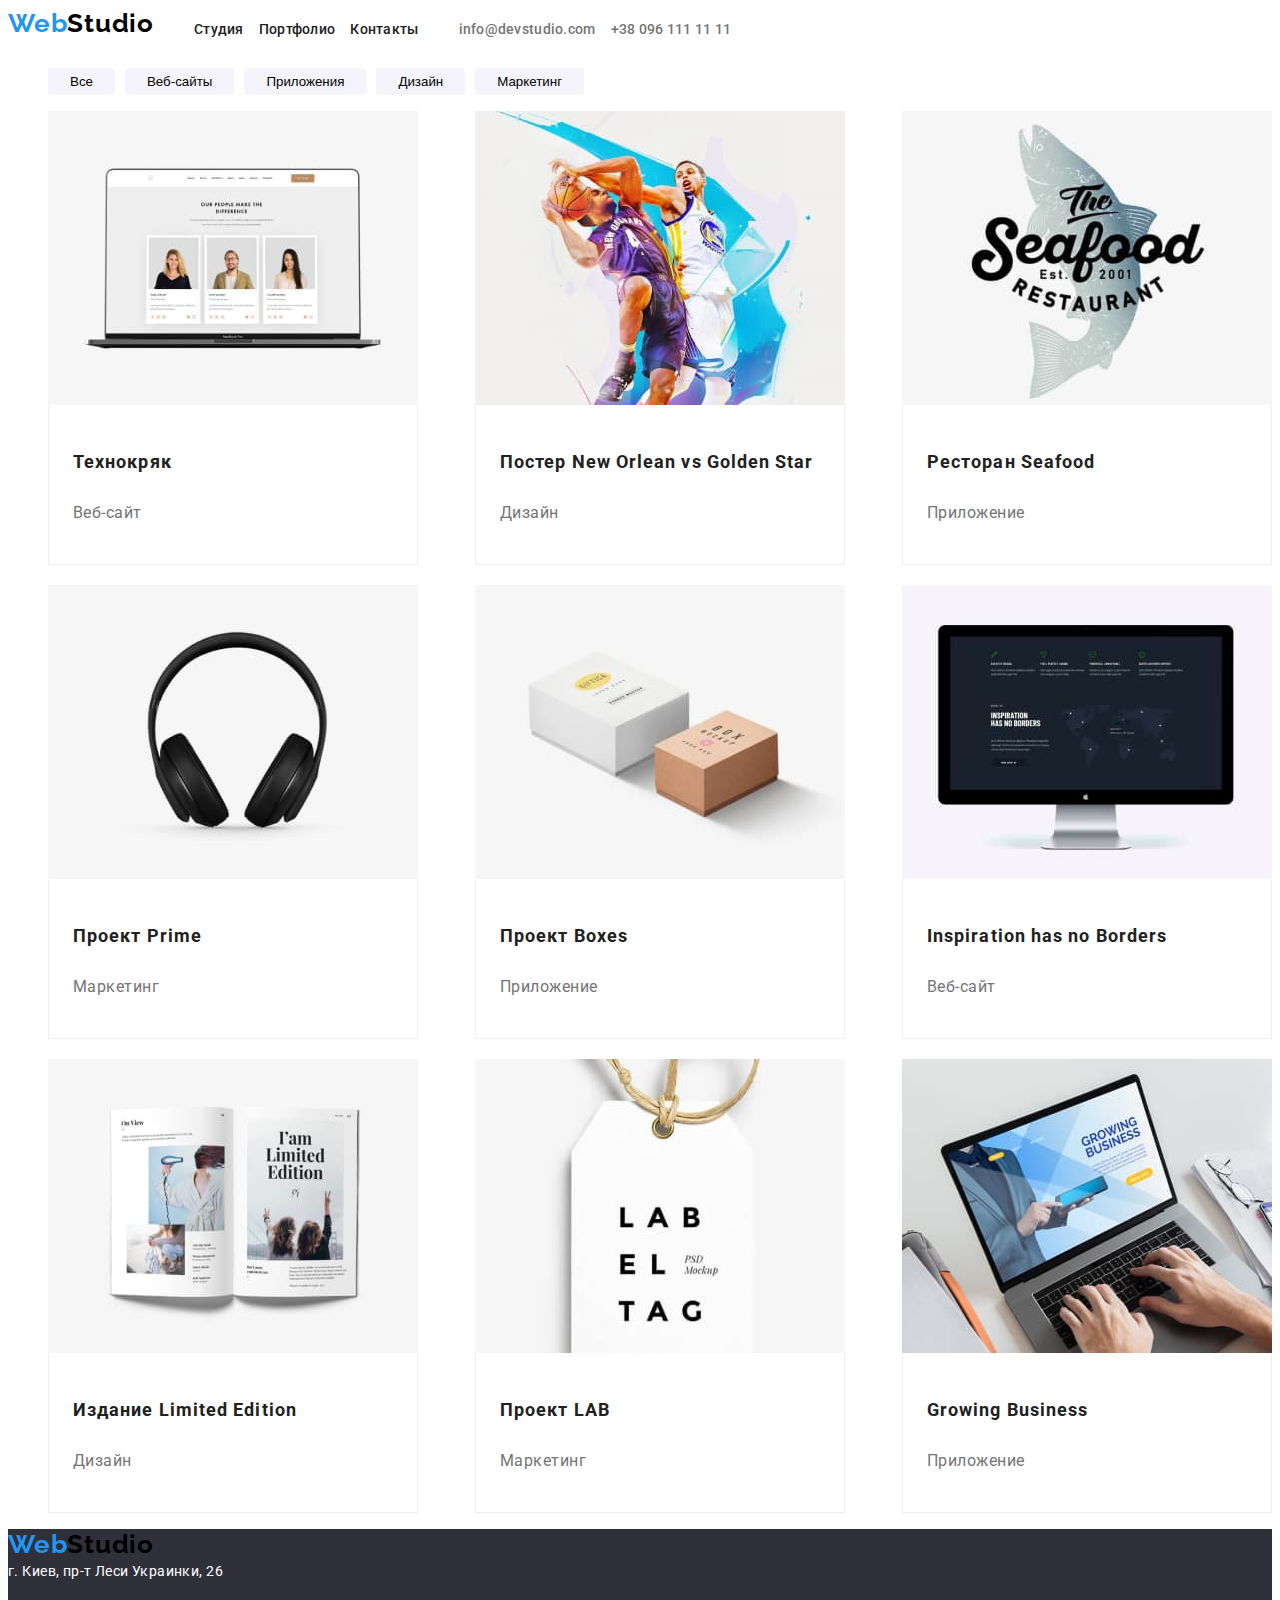
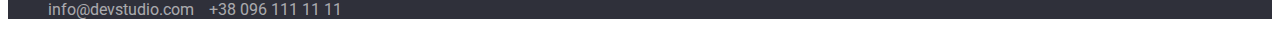
==== portfolio.html @ 36cc903c "add portfolio page and styles" ====
<!DOCTYPE html>
<html lang="ru">
  <head>
    <meta charset="UTF-8" />
    <meta name="viewport" content="width=device-width, initial-scale=1.0" />
    <meta http-equiv="X-UA-Compatible" content="ie=edge" />
    <meta name="description" content="Портфолио" />
    <meta
      name="words"
      content="портфолио, дизайн, веб-студия, html, css, javascript, react, nodejs, сайт"
    />
    <link rel="preconnect" href="https://fonts.googleapis.com" />
    <link rel="preconnect" href="https://fonts.gstatic.com" crossorigin />
    <link
      href="https://fonts.googleapis.com/css2?family=Raleway:wght@700&family=Roboto:wght@400;500;700;900&display=swap"
      rel="stylesheet"
    />
    <link href="./style.css" rel="stylesheet" />
    <title>Портфолио - WebStudio</title>
  </head>
  <body>
    <header class="header">
      <nav class="nav">
        <a class="nav__logo logo" href="./index.html">
          <span class="logo__accent">Web</span>Studio
        </a>
        <ul class="nav__page-links page-links">
          <li class="page-links__item">
            <a class="page-links__link" href="./index.html">Студия</a>
          </li>
          <li class="page-links__item">
            <a class="page-links__link" href="./portfolio.html">Портфолио</a>
          </li>
          <li class="page-links__item">
            <a class="page-links__link" href="#">Контакты</a>
          </li>
        </ul>
      </nav>
      <ul class="header__contact-links contact-links">
        <li class="contact-links__item">
          <a class="contact-links__link" href="mailto:info@devstudio.com">info@devstudio.com</a>
        </li>
        <li class="contact-links__item">
          <a class="contact-links__link" href="tel:+380961111111">+38 096 111 11 11</a>
        </li>
      </ul>
    </header>
    <main>
      <section class="portfolio">
        <h1 class="visually-hidden">Портфолио</h1>
        <ul class="portfolio__controls tab-controls">
          <li class="tab-controls__item">
            <button class="tab-controls__btn" type="button">Все</button>
          </li>
          <li class="tab-controls__item">
            <button class="tab-controls__btn" type="button">Веб-сайты</button>
          </li>
          <li class="tab-controls__item">
            <button class="tab-controls__btn" type="button">Приложения</button>
          </li>
          <li class="tab-controls__item">
            <button class="tab-controls__btn" type="button">Дизайн</button>
          </li>
          <li class="tab-controls__item">
            <button class="tab-controls__btn" type="button">Маркетинг</button>
          </li>
        </ul>
        <ul class="portfolio__list">
          <li class="portfolio__item">
            <figure class="project-card">
              <img
                class="project-card__img"
                src="./images/portfolio/img01.jpg"
                alt="Сотрудник"
                width="370"
              />
              <figcaption class="project-card__desc">
                <p class="project-card__name">Технокряк</p>
                <p class="project-card__type">Веб-сайт</p>
              </figcaption>
            </figure>
          </li>
          <li class="portfolio__item">
            <div class="project-card">
              <figure class="project-card">
                <img
                  class="project-card__img"
                  src="./images/portfolio/img02.jpg"
                  alt="Сотрудник"
                  width="370"
                />
                <figcaption class="project-card__desc">
                  <p class="project-card__name">Постер New Orlean vs Golden Star</p>
                  <p class="project-card__type">Дизайн</p>
                </figcaption>
              </figure>
            </div>
          </li>
          <li class="portfolio__item">
            <figure class="project-card">
              <img
                class="project-card__img"
                src="./images/portfolio/img03.jpg"
                alt="Сотрудник"
                width="370"
              />
              <figcaption class="project-card__desc">
                <p class="project-card__name">Ресторан Seafood</p>
                <p class="project-card__type">Приложение</p>
              </figcaption>
            </figure>
          </li>
          <li class="portfolio__item">
            <figure class="project-card">
              <img
                class="project-card__img"
                src="./images/portfolio/img04.jpg"
                alt="Сотрудник"
                width="370"
              />
              <figcaption class="project-card__desc">
                <p class="project-card__name">Проект Prime</p>
                <p class="project-card__type">Маркетинг</p>
              </figcaption>
            </figure>
          </li>
          <li class="portfolio__item">
            <figure class="project-card">
              <img
                class="project-card__img"
                src="./images/portfolio/img05.jpg"
                alt="Сотрудник"
                width="370"
              />
              <figcaption class="project-card__desc">
                <p class="project-card__name">Проект Boxes</p>
                <p class="project-card__type">Приложение</p>
              </figcaption>
            </figure>
          </li>
          <li class="portfolio__item">
            <figure class="project-card">
              <img
                class="project-card__img"
                src="./images/portfolio/img06.jpg"
                alt="Сотрудник"
                width="370"
              />
              <figcaption class="project-card__desc">
                <p class="project-card__name">Inspiration has no Borders</p>
                <p class="project-card__type">Веб-сайт</p>
              </figcaption>
            </figure>
          </li>
          <li class="portfolio__item">
            <figure class="project-card">
              <img
                class="project-card__img"
                src="./images/portfolio/img07.jpg"
                alt="Сотрудник"
                width="370"
              />
              <figcaption class="project-card__desc">
                <p class="project-card__name">Издание Limited Edition</p>
                <p class="project-card__type">Дизайн</p>
              </figcaption>
            </figure>
          </li>
          <li class="portfolio__item">
            <figure class="project-card">
              <img
                class="project-card__img"
                src="./images/portfolio/img08.jpg"
                alt="Сотрудник"
                width="370"
              />
              <figcaption class="project-card__desc">
                <p class="project-card__name">Проект LAB</p>
                <p class="project-card__type">Маркетинг</p>
              </figcaption>
            </figure>
          </li>
          <li class="portfolio__item">
            <figure class="project-card">
              <img
                class="project-card__img"
                src="./images/portfolio/img09.jpg"
                alt="Сотрудник"
                width="370"
              />
              <figcaption class="project-card__desc">
                <p class="project-card__name">Growing Business</p>
                <p class="project-card__type">Приложение</p>
              </figcaption>
            </figure>
          </li>
        </ul>
      </section>
    </main>
    <footer class="footer">
      <a class="footer__logo logo" href="./index.html"><span class="logo__accent">Web</span>Studio</a>
      <address class="footer__address">г. Киев, пр-т Леси Украинки, 26</address>
      <ul class="footer__contact-links contact-links">
        <li class="contact-links__item">
          <a class="contact-links__link" href="mailto:info@devstudio.com">info@devstudio.com</a>
        </li>
        <li class="contact-links__item">
          <a class="contact-links__link" href="tel:+380961111111">+38 096 111 11 11</a>
        </li>
      </ul>
    </footer>
  </body>
</html>
---- style.css ----
:root {
  --color-transparent: rgba(0, 0, 0, 0);
  --color-black: #000;
  --color-white: #fff;
  --color-main-text: #212121;
  --color-light-text: #757575;
  --color-light-2: #f5f4fa;
  --color-active: #2196f3;
}

body {
  font-family: "Roboto", Arial, sans-serif;
  font-weight: 400;
  color: var(--color-main-text);
}

.visually-hidden {
  position: absolute;
  width: 1px;
  height: 1px;
  margin: -1px;
  clip: rect(0 0 0 0);
}

.header {
  display: flex;
  font-weight: 500;
  font-size: 14px;
  line-height: 1.14;
  letter-spacing: 0.02em;
}

.header__contact-links {
  color: var(--color-light-text);
}

.nav {
  display: flex;
}

.logo {
  font-family: "Raleway", Arial, sans-serif;
  text-decoration: none;
  font-weight: 700;
  font-size: 26px;
  line-height: 1.19;
  letter-spacing: 0.03em;
  color: var(--color-black);
}

.logo__accent {
  color: var(--color-active);
}

.page-links {
  list-style: none;
  display: flex;
  flex-wrap: wrap;
  gap: 15px;
}

.page-links__link {
  text-decoration: none;
  color: var(--color-main-text);
}

.page-links__link:hover {
  color: var(--color-active)
}

.contact-links {
  list-style: none;
  display: flex;
  flex-wrap: wrap;
  gap: 15px;
}

.contact-links__link {
  color: inherit;
  text-decoration: none;
}

.contact-links__link:hover {
  color: var(--color-active)
}

/* homepage main */
.intro {
  display: flex;
  flex-direction: column;
  align-items: center;
  color: var(--color-white);
  background-color: #2f303a;
}

.intro__title {
  font-weight: 900;
  font-size: 44px;
  line-height: 1.36;
  text-align: center;
  letter-spacing: 0.06em;
  text-transform: uppercase;
}

.intro__btn {
  padding: 10px 32px;
  font-weight: 700;
  font-size: 16px;
  line-height: 1.88;
  letter-spacing: 0.06em;
  color: inherit;
  background-color: var(--color-active);
  border: none;
  box-shadow: 0 4px 4px rgba(0, 0, 0, 0.15);
  border-radius: 4px;
  cursor: pointer;
}

.intro__btn:hover {
  background-color: var(--color-light-2);
  color: var(--color-active);
}

.promo__list {
  list-style: none;
}

.promo-card__title {
  font-weight: 700;
  font-size: 14px;
  line-height: 1.14;
  letter-spacing: 0.03em;
  text-transform: uppercase;
}

.promo-card__desc {
  font-size: 14px;
  line-height: 1.71;
  letter-spacing: 0.03em;
  color: var(--color-light-text);
}

.we-do__title {
  font-weight: 700;
  font-size: 36px;
  line-height: 1.17;
  text-align: center;
  letter-spacing: 0.03em;
}

.we-do__list {
  list-style: none;
  display: flex;
  flex-wrap: wrap;
  gap: 30px;
}

.team {
  background-color: var(--color-light-2);
}

.team__title {
  font-weight: 700;
  font-size: 36px;
  line-height: 1.17;
  text-align: center;
  letter-spacing: 0.03em;
}

.team__list {
  list-style: none;
  display: flex;
  flex-wrap: wrap;
  gap: 30px;
}

.employee-card {
  margin: 0;
  background: var(--color-white);
  box-shadow: 0 1px 3px rgba(0, 0, 0, 0.12), 0 1px 1px rgba(0, 0, 0, 0.14), 0 2px 1px rgba(0, 0, 0, 0.2);
  border-radius: 0 0 4px 4px;
}

.employee-card__desc {
  display: flex;
  flex-direction: column;
  gap: 10px;
  padding: 30px;
  font-size: 16px;
  line-height: 1.19;
  text-align: center;
  letter-spacing: 0.03em;
}

.employee-card__name {
  margin: 0;
  font-weight: 500;
}

.employee-card__position {
  margin: 0;
  color: var(--color-light-text);
}

/* portfolio main */
.tab-controls {
  list-style: none;
  display: flex;
  column-gap: 10px;

  font-weight: 500;
  font-size: 16px;
  line-height: 1.62;
  letter-spacing: 0.03em;
}

.tab-controls__btn {
  padding: 6px 22px;
  background-color: var(--color-light-2);
  cursor: pointer;
  border: none;
  border-radius: 4px;
}

.tab-controls__btn:hover {
  color: var(--color-white);
  background-color: var(--color-active);
  box-shadow: 0 3px 1px rgba(0, 0, 0, 0.1), 0 1px 2px rgba(0, 0, 0, 0.08), 0 2px 2px rgba(0, 0, 0, 0.12);
}

.portfolio__list {
  list-style: none;
  display: flex;
  justify-content: space-between;
  flex-wrap: wrap;
  gap: 20px;
}

.project-card {
  margin: 0;
}

.project-card__img {
  display: block;
}

.project-card__desc {
  padding: 20px 24px;
  border: 1px solid #eee;
  border-top-color: var(--color-transparent);
}

.project-card__name {
  font-weight: 700;
  font-size: 18px;
  line-height: 2;
  letter-spacing: 0.06em;
  color: var(--color-main-text);
}

.project-card__type {
  font-size: 16px;
  line-height: 1.88;
  letter-spacing: 0.03em;
  color: var(--color-light-text);
}

/* footer */
.footer {
  background-color: #2f303a;
}

.footer__address {
  font-size: 14px;
  line-height: 1.71;
  font-style: normal;
  letter-spacing: 0.03em;
  color: var(--color-white);
}

.footer__contact-links {
  color: rgba(255, 255, 255, 0.6);
}
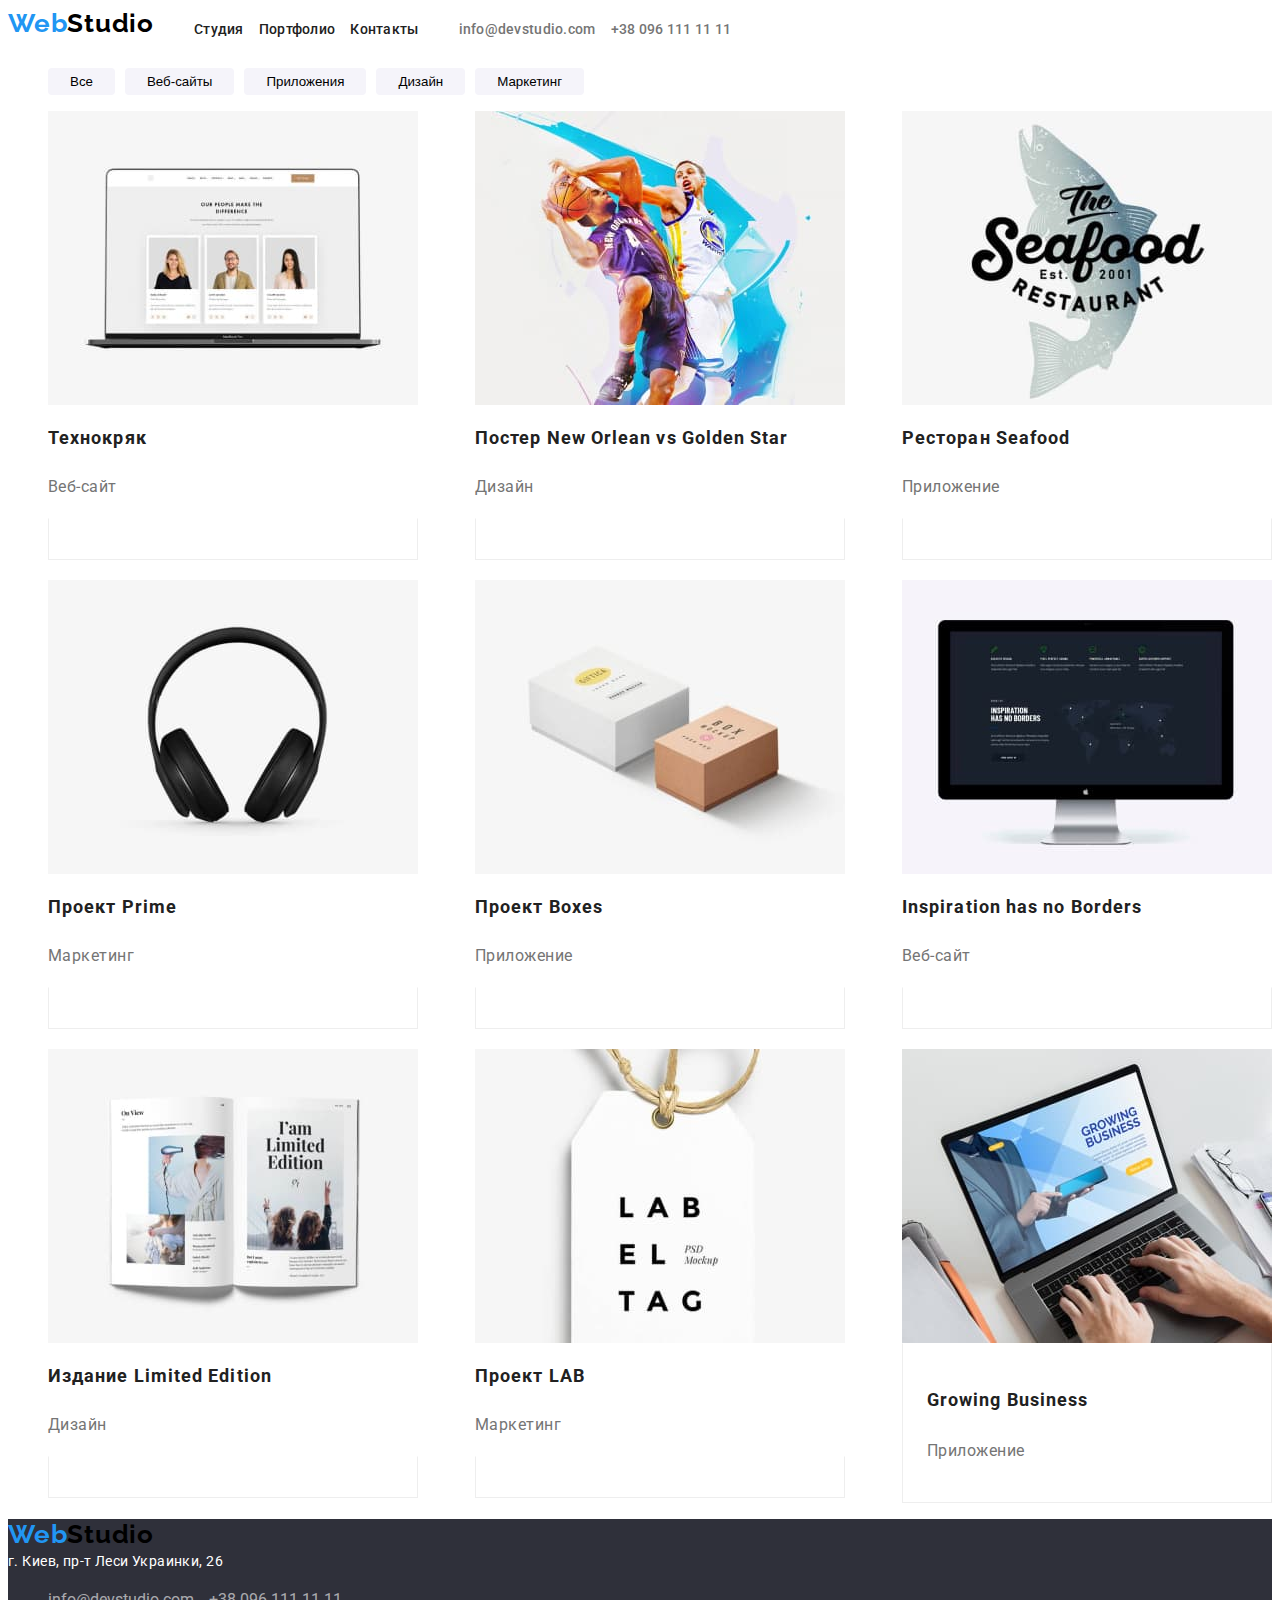
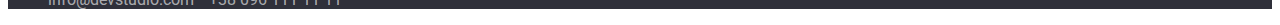
==== commit 8e5b9054: "fix before exam" ====
--- a/portfolio.html
+++ b/portfolio.html
@@ -21,9 +21,7 @@
   <body>
     <header class="header">
       <nav class="nav">
-        <a class="nav__logo logo" href="./index.html">
-          <span class="logo__accent">Web</span>Studio
-        </a>
+        <a class="nav__logo logo" href="./index.html"><span class="logo__accent">Web</span>Studio</a>
         <ul class="nav__page-links page-links">
           <li class="page-links__item">
             <a class="page-links__link" href="./index.html">Студия</a>
@@ -74,9 +72,9 @@
                 alt="Сотрудник"
                 width="370"
               />
-              <figcaption class="project-card__desc">
-                <p class="project-card__name">Технокряк</p>
-                <p class="project-card__type">Веб-сайт</p>
+              <h2 class="project-card__name">Технокряк</h2>
+              <p class="project-card__type">Веб-сайт</p>
+              <figcaption class="project-card__desc">
               </figcaption>
             </figure>
           </li>
@@ -89,9 +87,9 @@
                   alt="Сотрудник"
                   width="370"
                 />
+                <h2 class="project-card__name">Постер New Orlean vs Golden Star</h2>
+                <p class="project-card__type">Дизайн</p>
                 <figcaption class="project-card__desc">
-                  <p class="project-card__name">Постер New Orlean vs Golden Star</p>
-                  <p class="project-card__type">Дизайн</p>
                 </figcaption>
               </figure>
             </div>
@@ -104,9 +102,9 @@
                 alt="Сотрудник"
                 width="370"
               />
-              <figcaption class="project-card__desc">
-                <p class="project-card__name">Ресторан Seafood</p>
-                <p class="project-card__type">Приложение</p>
+              <h2 class="project-card__name">Ресторан Seafood</h2>
+              <p class="project-card__type">Приложение</p>
+              <figcaption class="project-card__desc">
               </figcaption>
             </figure>
           </li>
@@ -118,9 +116,9 @@
                 alt="Сотрудник"
                 width="370"
               />
-              <figcaption class="project-card__desc">
-                <p class="project-card__name">Проект Prime</p>
-                <p class="project-card__type">Маркетинг</p>
+              <h2 class="project-card__name">Проект Prime</h2>
+              <p class="project-card__type">Маркетинг</p>
+              <figcaption class="project-card__desc">
               </figcaption>
             </figure>
           </li>
@@ -132,9 +130,9 @@
                 alt="Сотрудник"
                 width="370"
               />
-              <figcaption class="project-card__desc">
-                <p class="project-card__name">Проект Boxes</p>
-                <p class="project-card__type">Приложение</p>
+              <h2 class="project-card__name">Проект Boxes</h2>
+              <p class="project-card__type">Приложение</p>
+              <figcaption class="project-card__desc">
               </figcaption>
             </figure>
           </li>
@@ -146,9 +144,9 @@
                 alt="Сотрудник"
                 width="370"
               />
-              <figcaption class="project-card__desc">
-                <p class="project-card__name">Inspiration has no Borders</p>
-                <p class="project-card__type">Веб-сайт</p>
+              <h2 class="project-card__name">Inspiration has no Borders</h2>
+              <p class="project-card__type">Веб-сайт</p>
+              <figcaption class="project-card__desc">
               </figcaption>
             </figure>
           </li>
@@ -160,9 +158,9 @@
                 alt="Сотрудник"
                 width="370"
               />
-              <figcaption class="project-card__desc">
-                <p class="project-card__name">Издание Limited Edition</p>
-                <p class="project-card__type">Дизайн</p>
+              <h2 class="project-card__name">Издание Limited Edition</h2>
+              <p class="project-card__type">Дизайн</p>
+              <figcaption class="project-card__desc">
               </figcaption>
             </figure>
           </li>
@@ -174,9 +172,9 @@
                 alt="Сотрудник"
                 width="370"
               />
-              <figcaption class="project-card__desc">
-                <p class="project-card__name">Проект LAB</p>
-                <p class="project-card__type">Маркетинг</p>
+              <h2 class="project-card__name">Проект LAB</h2>
+              <p class="project-card__type">Маркетинг</p>
+              <figcaption class="project-card__desc">
               </figcaption>
             </figure>
           </li>
--- a/style.css
+++ b/style.css
@@ -3,6 +3,7 @@
   --color-black: #000;
   --color-white: #fff;
   --color-main-text: #212121;
+  --color-dark-bg: #2f303a;
   --color-light-text: #757575;
   --color-light-2: #f5f4fa;
   --color-active: #2196f3;
@@ -64,7 +65,8 @@
   color: var(--color-main-text);
 }
 
-.page-links__link:hover {
+.page-links__link:hover,
+.page-links__link:focus {
   color: var(--color-active)
 }
 
@@ -80,7 +82,8 @@
   text-decoration: none;
 }
 
-.contact-links__link:hover {
+.contact-links__link:hover,
+.contact-links__link:focus {
   color: var(--color-active)
 }
 
@@ -90,7 +93,7 @@
   flex-direction: column;
   align-items: center;
   color: var(--color-white);
-  background-color: #2f303a;
+  background-color: var(--color-dark-bg);
 }
 
 .intro__title {
@@ -116,7 +119,8 @@
   cursor: pointer;
 }
 
-.intro__btn:hover {
+.intro__btn:hover,
+.intro__btn:focus {
   background-color: var(--color-light-2);
   color: var(--color-active);
 }
@@ -222,7 +226,8 @@
   border-radius: 4px;
 }
 
-.tab-controls__btn:hover {
+.tab-controls__btn:hover,
+.tab-controls__btn:focus {
   color: var(--color-white);
   background-color: var(--color-active);
   box-shadow: 0 3px 1px rgba(0, 0, 0, 0.1), 0 1px 2px rgba(0, 0, 0, 0.08), 0 2px 2px rgba(0, 0, 0, 0.12);
@@ -267,7 +272,7 @@
 
 /* footer */
 .footer {
-  background-color: #2f303a;
+  background-color: var(--color-dark-bg);
 }
 
 .footer__address {
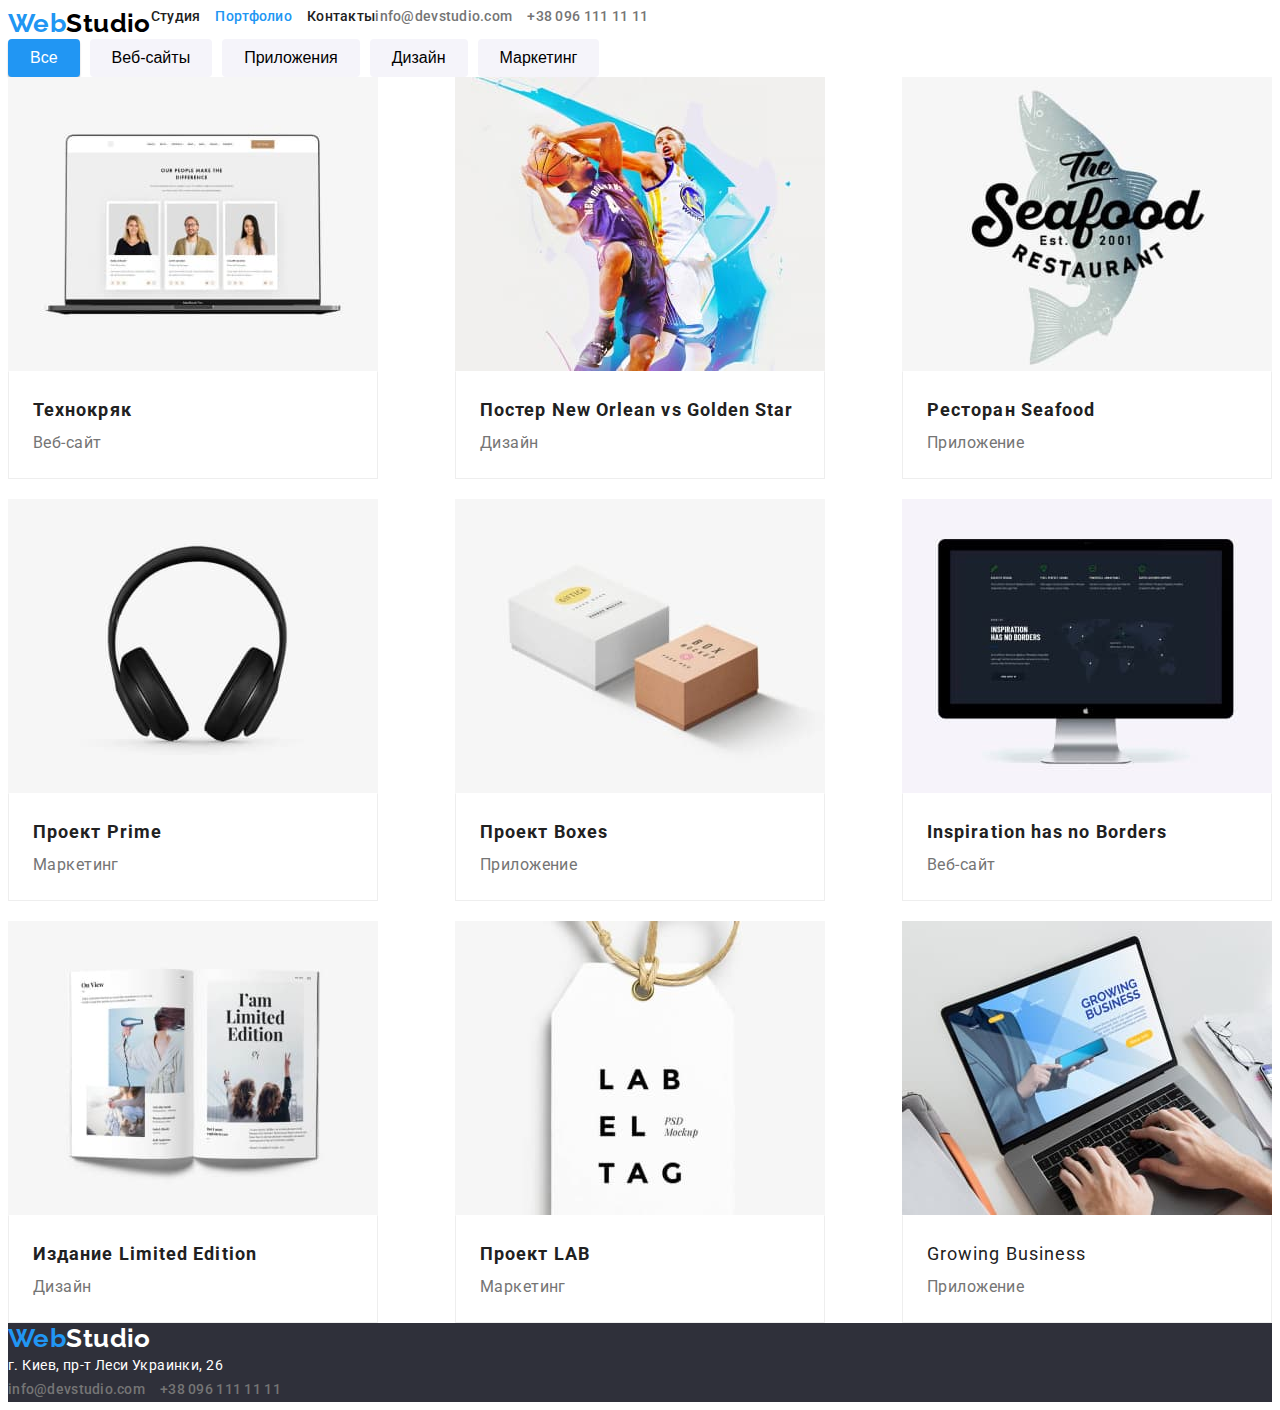
==== commit 49d8caab: "Виправляє зауваження ментора." ====
--- a/portfolio.html
+++ b/portfolio.html
@@ -11,30 +11,32 @@
     />
     <link rel="preconnect" href="https://fonts.googleapis.com" />
     <link rel="preconnect" href="https://fonts.gstatic.com" crossorigin />
+    <title>Портфолио - WebStudio</title>
     <link
       href="https://fonts.googleapis.com/css2?family=Raleway:wght@700&family=Roboto:wght@400;500;700;900&display=swap"
       rel="stylesheet"
     />
     <link href="./style.css" rel="stylesheet" />
-    <title>Портфолио - WebStudio</title>
   </head>
   <body>
     <header class="header">
       <nav class="nav">
-        <a class="nav__logo logo" href="./index.html"><span class="logo__accent">Web</span>Studio</a>
-        <ul class="nav__page-links page-links">
-          <li class="page-links__item">
-            <a class="page-links__link" href="./index.html">Студия</a>
-          </li>
-          <li class="page-links__item">
-            <a class="page-links__link" href="./portfolio.html">Портфолио</a>
-          </li>
-          <li class="page-links__item">
-            <a class="page-links__link" href="#">Контакты</a>
+        <a class="nav__logo logo" href="./index.html">
+          <span class="logo__accent">Web</span>Studio
+        </a>
+        <ul class="nav__nav-links nav-links list">
+          <li class="nav-links__item">
+            <a class="nav-links__link" href="./index.html">Студия</a>
+          </li>
+          <li class="nav-links__item">
+            <a class="nav-links__link current" href="./portfolio.html">Портфолио</a>
+          </li>
+          <li class="nav-links__item">
+            <a class="nav-links__link" href="#">Контакты</a>
           </li>
         </ul>
       </nav>
-      <ul class="header__contact-links contact-links">
+      <ul class="header__contact-links contact-links list">
         <li class="contact-links__item">
           <a class="contact-links__link" href="mailto:info@devstudio.com">info@devstudio.com</a>
         </li>
@@ -46,9 +48,9 @@
     <main>
       <section class="portfolio">
         <h1 class="visually-hidden">Портфолио</h1>
-        <ul class="portfolio__controls tab-controls">
-          <li class="tab-controls__item">
-            <button class="tab-controls__btn" type="button">Все</button>
+        <ul class="portfolio__controls tab-controls list">
+          <li class="tab-controls__item">
+            <button class="tab-controls__btn current" type="button">Все</button>
           </li>
           <li class="tab-controls__item">
             <button class="tab-controls__btn" type="button">Веб-сайты</button>
@@ -63,142 +65,144 @@
             <button class="tab-controls__btn" type="button">Маркетинг</button>
           </li>
         </ul>
-        <ul class="portfolio__list">
-          <li class="portfolio__item">
-            <figure class="project-card">
+        <ul class="portfolio__list list">
+          <li class="portfolio__item">
+            <div class="project-card">
               <img
                 class="project-card__img"
                 src="./images/portfolio/img01.jpg"
                 alt="Сотрудник"
                 width="370"
               />
-              <h2 class="project-card__name">Технокряк</h2>
-              <p class="project-card__type">Веб-сайт</p>
-              <figcaption class="project-card__desc">
-              </figcaption>
-            </figure>
-          </li>
-          <li class="portfolio__item">
-            <div class="project-card">
-              <figure class="project-card">
+              <div class="project-card__desc">
+                <h2 class="project-card__name">Технокряк</h2>
+                <p class="project-card__type">Веб-сайт</p>
+              </div>
+            </div>
+          </li>
+          <li class="portfolio__item">
+            <div class="project-card">
+              <div class="project-card">
                 <img
                   class="project-card__img"
                   src="./images/portfolio/img02.jpg"
                   alt="Сотрудник"
                   width="370"
                 />
-                <h2 class="project-card__name">Постер New Orlean vs Golden Star</h2>
+                <div class="project-card__desc">
+                  <h2 class="project-card__name">Постер New Orlean vs Golden Star</h2>
+                  <p class="project-card__type">Дизайн</p>
+                </div>
+              </div>
+            </div>
+          </li>
+          <li class="portfolio__item">
+            <div class="project-card">
+              <img
+                class="project-card__img"
+                src="./images/portfolio/img03.jpg"
+                alt="Сотрудник"
+                width="370"
+              />
+              <div class="project-card__desc">
+                <h2 class="project-card__name">Ресторан Seafood</h2>
+                <p class="project-card__type">Приложение</p>
+              </div>
+            </div>
+          </li>
+          <li class="portfolio__item">
+            <div class="project-card">
+              <img
+                class="project-card__img"
+                src="./images/portfolio/img04.jpg"
+                alt="Сотрудник"
+                width="370"
+              />
+              <div class="project-card__desc">
+                <h2 class="project-card__name">Проект Prime</h2>
+                <p class="project-card__type">Маркетинг</p>
+              </div>
+            </div>
+          </li>
+          <li class="portfolio__item">
+            <div class="project-card">
+              <img
+                class="project-card__img"
+                src="./images/portfolio/img05.jpg"
+                alt="Сотрудник"
+                width="370"
+              />
+              <div class="project-card__desc">
+                <h2 class="project-card__name">Проект Boxes</h2>
+                <p class="project-card__type">Приложение</p>
+              </div>
+            </div>
+          </li>
+          <li class="portfolio__item">
+            <div class="project-card">
+              <img
+                class="project-card__img"
+                src="./images/portfolio/img06.jpg"
+                alt="Сотрудник"
+                width="370"
+              />
+              <div class="project-card__desc">
+                <h2 class="project-card__name">Inspiration has no Borders</h2>
+                <p class="project-card__type">Веб-сайт</p>
+              </div>
+            </div>
+          </li>
+          <li class="portfolio__item">
+            <div class="project-card">
+              <img
+                class="project-card__img"
+                src="./images/portfolio/img07.jpg"
+                alt="Сотрудник"
+                width="370"
+              />
+              <div class="project-card__desc">
+                <h2 class="project-card__name">Издание Limited Edition</h2>
                 <p class="project-card__type">Дизайн</p>
-                <figcaption class="project-card__desc">
-                </figcaption>
-              </figure>
-            </div>
-          </li>
-          <li class="portfolio__item">
-            <figure class="project-card">
-              <img
-                class="project-card__img"
-                src="./images/portfolio/img03.jpg"
-                alt="Сотрудник"
-                width="370"
-              />
-              <h2 class="project-card__name">Ресторан Seafood</h2>
-              <p class="project-card__type">Приложение</p>
-              <figcaption class="project-card__desc">
-              </figcaption>
-            </figure>
-          </li>
-          <li class="portfolio__item">
-            <figure class="project-card">
-              <img
-                class="project-card__img"
-                src="./images/portfolio/img04.jpg"
-                alt="Сотрудник"
-                width="370"
-              />
-              <h2 class="project-card__name">Проект Prime</h2>
-              <p class="project-card__type">Маркетинг</p>
-              <figcaption class="project-card__desc">
-              </figcaption>
-            </figure>
-          </li>
-          <li class="portfolio__item">
-            <figure class="project-card">
-              <img
-                class="project-card__img"
-                src="./images/portfolio/img05.jpg"
-                alt="Сотрудник"
-                width="370"
-              />
-              <h2 class="project-card__name">Проект Boxes</h2>
-              <p class="project-card__type">Приложение</p>
-              <figcaption class="project-card__desc">
-              </figcaption>
-            </figure>
-          </li>
-          <li class="portfolio__item">
-            <figure class="project-card">
-              <img
-                class="project-card__img"
-                src="./images/portfolio/img06.jpg"
-                alt="Сотрудник"
-                width="370"
-              />
-              <h2 class="project-card__name">Inspiration has no Borders</h2>
-              <p class="project-card__type">Веб-сайт</p>
-              <figcaption class="project-card__desc">
-              </figcaption>
-            </figure>
-          </li>
-          <li class="portfolio__item">
-            <figure class="project-card">
-              <img
-                class="project-card__img"
-                src="./images/portfolio/img07.jpg"
-                alt="Сотрудник"
-                width="370"
-              />
-              <h2 class="project-card__name">Издание Limited Edition</h2>
-              <p class="project-card__type">Дизайн</p>
-              <figcaption class="project-card__desc">
-              </figcaption>
-            </figure>
-          </li>
-          <li class="portfolio__item">
-            <figure class="project-card">
+              </div>
+            </div>
+          </li>
+          <li class="portfolio__item">
+            <div class="project-card">
               <img
                 class="project-card__img"
                 src="./images/portfolio/img08.jpg"
                 alt="Сотрудник"
                 width="370"
               />
-              <h2 class="project-card__name">Проект LAB</h2>
-              <p class="project-card__type">Маркетинг</p>
-              <figcaption class="project-card__desc">
-              </figcaption>
-            </figure>
-          </li>
-          <li class="portfolio__item">
-            <figure class="project-card">
+              <div class="project-card__desc">
+                <h2 class="project-card__name">Проект LAB</h2>
+                <p class="project-card__type">Маркетинг</p>
+              </div>
+            </div>
+          </li>
+          <li class="portfolio__item">
+            <div class="project-card">
               <img
                 class="project-card__img"
                 src="./images/portfolio/img09.jpg"
                 alt="Сотрудник"
                 width="370"
               />
-              <figcaption class="project-card__desc">
+              <div class="project-card__desc">
                 <p class="project-card__name">Growing Business</p>
                 <p class="project-card__type">Приложение</p>
-              </figcaption>
-            </figure>
+              </div>
+            </div>
           </li>
         </ul>
       </section>
     </main>
     <footer class="footer">
-      <a class="footer__logo logo" href="./index.html"><span class="logo__accent">Web</span>Studio</a>
+      <a class="footer__logo logo" href="./index.html">
+        <span class="logo__accent">Web</span>Studio
+      </a>
       <address class="footer__address">г. Киев, пр-т Леси Украинки, 26</address>
-      <ul class="footer__contact-links contact-links">
+      <ul class="footer__contact-links contact-links list">
         <li class="contact-links__item">
           <a class="contact-links__link" href="mailto:info@devstudio.com">info@devstudio.com</a>
         </li>
--- a/style.css
+++ b/style.css
@@ -1,7 +1,7 @@
 :root {
-  --color-transparent: rgba(0, 0, 0, 0);
   --color-black: #000;
   --color-white: #fff;
+  --color-white-60: rgba(255, 255, 255, 0.6);
   --color-main-text: #212121;
   --color-dark-bg: #2f303a;
   --color-light-text: #757575;
@@ -11,8 +11,10 @@
 
 body {
   font-family: "Roboto", Arial, sans-serif;
-  font-weight: 400;
+  font-size: 14px;
+  letter-spacing: 0.03em;
   color: var(--color-main-text);
+  background-color: var(--color-white);
 }
 
 .visually-hidden {
@@ -21,18 +23,31 @@
   height: 1px;
   margin: -1px;
   clip: rect(0 0 0 0);
+  border: 0;
+  padding: 0;
+  white-space: nowrap;
+  clip-path: inset(100%);
+  overflow: hidden;
+}
+
+.list {
+  list-style: none;
+  margin-top: 0;
+  margin-bottom: 0;
+  padding-left: 0;
+}
+
+h1,
+h2,
+h3,
+h4,
+p {
+  margin-top: 0;
+  margin-bottom: 0;
 }
 
 .header {
   display: flex;
-  font-weight: 500;
-  font-size: 14px;
-  line-height: 1.14;
-  letter-spacing: 0.02em;
-}
-
-.header__contact-links {
-  color: var(--color-light-text);
 }
 
 .nav {
@@ -45,7 +60,6 @@
   font-weight: 700;
   font-size: 26px;
   line-height: 1.19;
-  letter-spacing: 0.03em;
   color: var(--color-black);
 }
 
@@ -53,65 +67,71 @@
   color: var(--color-active);
 }
 
-.page-links {
-  list-style: none;
+.nav-links {
   display: flex;
   flex-wrap: wrap;
   gap: 15px;
 }
 
-.page-links__link {
+.nav-links__link,
+.contact-links__link {
+  font-weight: 500;
+  line-height: 1.14;
+  letter-spacing: 0.02em;
   text-decoration: none;
-  color: var(--color-main-text);
-}
-
-.page-links__link:hover,
-.page-links__link:focus {
-  color: var(--color-active)
-}
-
-.contact-links {
-  list-style: none;
-  display: flex;
-  flex-wrap: wrap;
-  gap: 15px;
-}
-
-.contact-links__link {
+}
+
+.nav-links__link {
   color: inherit;
-  text-decoration: none;
-}
-
+}
+
+.nav-links__link.current,
+.nav-links__link:hover,
+.nav-links__link:focus,
 .contact-links__link:hover,
 .contact-links__link:focus {
   color: var(--color-active)
 }
 
+.contact-links {
+  display: flex;
+  flex-wrap: wrap;
+  gap: 15px;
+}
+
+.contact-links__link {
+  color: var(--color-light-text);
+}
+
 /* homepage main */
-.intro {
-  display: flex;
-  flex-direction: column;
-  align-items: center;
-  color: var(--color-white);
+.section__title {
+  font-size: 36px;
+  line-height: 1.17;
+  text-align: center;
+}
+
+.hero {
   background-color: var(--color-dark-bg);
 }
 
-.intro__title {
+.hero__title {
   font-weight: 900;
   font-size: 44px;
   line-height: 1.36;
   text-align: center;
   letter-spacing: 0.06em;
   text-transform: uppercase;
-}
-
-.intro__btn {
+  color: var(--color-white);
+}
+
+.hero__btn {
+  font-family: inherit;
   padding: 10px 32px;
   font-weight: 700;
   font-size: 16px;
   line-height: 1.88;
   letter-spacing: 0.06em;
-  color: inherit;
+  color: var(--color-white);
   background-color: var(--color-active);
   border: none;
   box-shadow: 0 4px 4px rgba(0, 0, 0, 0.15);
@@ -119,41 +139,25 @@
   cursor: pointer;
 }
 
-.intro__btn:hover,
-.intro__btn:focus {
+.hero__btn:hover,
+.hero__btn:focus {
   background-color: var(--color-light-2);
   color: var(--color-active);
-}
-
-.promo__list {
-  list-style: none;
 }
 
 .promo-card__title {
   font-weight: 700;
   font-size: 14px;
   line-height: 1.14;
-  letter-spacing: 0.03em;
   text-transform: uppercase;
 }
 
 .promo-card__desc {
-  font-size: 14px;
   line-height: 1.71;
-  letter-spacing: 0.03em;
-  color: var(--color-light-text);
-}
-
-.we-do__title {
-  font-weight: 700;
-  font-size: 36px;
-  line-height: 1.17;
-  text-align: center;
-  letter-spacing: 0.03em;
+  color: var(--color-light-text);
 }
 
 .we-do__list {
-  list-style: none;
   display: flex;
   flex-wrap: wrap;
   gap: 30px;
@@ -163,23 +167,13 @@
   background-color: var(--color-light-2);
 }
 
-.team__title {
-  font-weight: 700;
-  font-size: 36px;
-  line-height: 1.17;
-  text-align: center;
-  letter-spacing: 0.03em;
-}
-
 .team__list {
-  list-style: none;
   display: flex;
   flex-wrap: wrap;
   gap: 30px;
 }
 
 .employee-card {
-  margin: 0;
   background: var(--color-white);
   box-shadow: 0 1px 3px rgba(0, 0, 0, 0.12), 0 1px 1px rgba(0, 0, 0, 0.14), 0 2px 1px rgba(0, 0, 0, 0.2);
   border-radius: 0 0 4px 4px;
@@ -193,29 +187,30 @@
   font-size: 16px;
   line-height: 1.19;
   text-align: center;
-  letter-spacing: 0.03em;
 }
 
 .employee-card__name {
-  margin: 0;
-  font-weight: 500;
+  font-weight: 500;
+  font-size: 16px;
+  line-height: 1.19;
+  text-align: center;
 }
 
 .employee-card__position {
-  margin: 0;
+  font-size: 16px;
+  line-height: 1.19;
+  text-align: center;
   color: var(--color-light-text);
 }
 
 /* portfolio main */
 .tab-controls {
-  list-style: none;
   display: flex;
   column-gap: 10px;
 
   font-weight: 500;
   font-size: 16px;
   line-height: 1.62;
-  letter-spacing: 0.03em;
 }
 
 .tab-controls__btn {
@@ -224,8 +219,13 @@
   cursor: pointer;
   border: none;
   border-radius: 4px;
-}
-
+
+  font-weight: 500;
+  font-size: 16px;
+  line-height: 1.63;
+}
+
+.tab-controls__btn.current,
 .tab-controls__btn:hover,
 .tab-controls__btn:focus {
   color: var(--color-white);
@@ -234,7 +234,6 @@
 }
 
 .portfolio__list {
-  list-style: none;
   display: flex;
   justify-content: space-between;
   flex-wrap: wrap;
@@ -252,21 +251,18 @@
 .project-card__desc {
   padding: 20px 24px;
   border: 1px solid #eee;
-  border-top-color: var(--color-transparent);
+  border-top-color: transparent;
 }
 
 .project-card__name {
-  font-weight: 700;
   font-size: 18px;
   line-height: 2;
   letter-spacing: 0.06em;
-  color: var(--color-main-text);
 }
 
 .project-card__type {
   font-size: 16px;
   line-height: 1.88;
-  letter-spacing: 0.03em;
   color: var(--color-light-text);
 }
 
@@ -275,14 +271,17 @@
   background-color: var(--color-dark-bg);
 }
 
+.footer__logo {
+  color: var(--color-white);
+}
+
 .footer__address {
-  font-size: 14px;
   line-height: 1.71;
   font-style: normal;
-  letter-spacing: 0.03em;
   color: var(--color-white);
 }
 
 .footer__contact-links {
-  color: rgba(255, 255, 255, 0.6);
-}
+  line-height: 1.71;
+  color: var(--color-white-60);
+}
